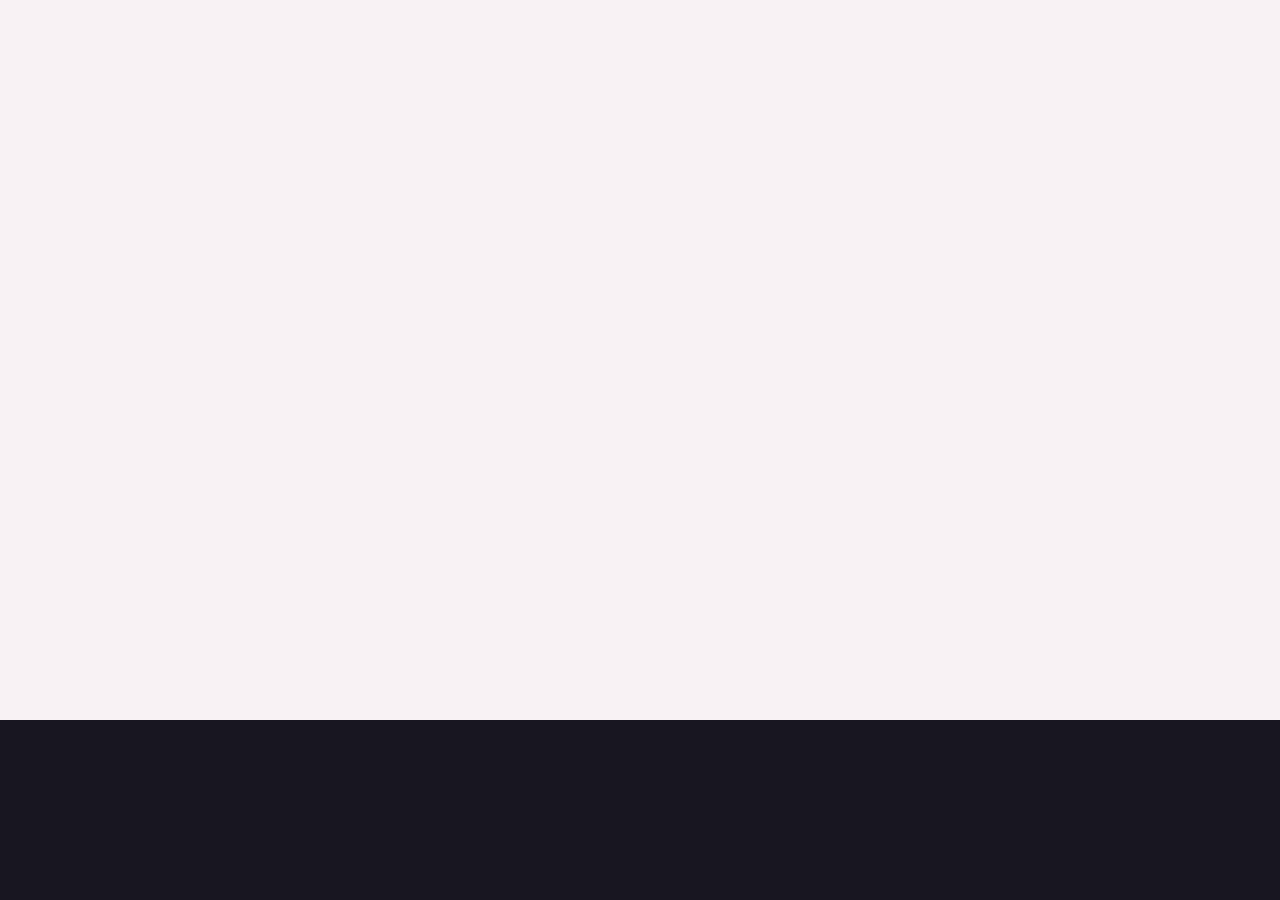
==== assets/hyperframes/autism.html @ d76c61dc "Add HyperFrames preview asset: autism.html" ====
<!doctype html><html lang="en"><head><meta charset="utf-8"><meta name="viewport" content="width=device-width, initial-scale=1"><link rel="stylesheet" href="preview.css"><script src="https://cdn.jsdelivr.net/npm/gsap@3/dist/gsap.min.js"></script><script defer src="preview.js"></script></head><body><main id="root" data-composition-id="root" data-start="0" data-width="1280" data-height="720" data-project="autism"></main></body></html>
---- assets/hyperframes/preview.css ----
* { box-sizing: border-box; }
html, body { width: 100%; height: 100%; margin: 0; overflow: hidden; }
body { background: #181622; color: #272438; font: 500 18px/1.4 Inter, "Segoe UI", sans-serif; }
#root { position: relative; width: 1280px; height: 720px; overflow: hidden; background: #f5f1f4; }
.clip, .scene { position: absolute; inset: 0; }
.scene { opacity: 0; transform: scale(1.025); padding: 42px; }
.window { height: 100%; overflow: hidden; border: 1px solid rgba(45,42,58,.14); border-radius: 28px; background: #fff; box-shadow: 0 30px 80px rgba(25,22,36,.24); }
.chrome { height: 50px; display: flex; align-items: center; gap: 10px; padding: 0 18px; background: rgba(255,255,255,.95); border-bottom: 1px solid #e9e4eb; font: 600 13px/1 Inter, sans-serif; color: #676276; }
.chrome-dots { display:flex; gap:6px; margin-right: 8px; }
.chrome-dots i { width:8px; height:8px; display:block; border-radius:50%; background:#e5a497; }
.chrome-dots i:nth-child(2){background:#efc77a}.chrome-dots i:nth-child(3){background:#8fbea5}
.chrome-title { letter-spacing:.12em; text-transform:uppercase; flex:1; }
.chrome-tag { padding:7px 11px; border-radius:999px; background:#f4e9ed; color:#8a6379; font-size:10px; letter-spacing:.1em; }
.screen-img { width:100%; height: calc(100% - 50px); display:block; object-fit:contain; background:#faf8f9; }
.caption { position:absolute; left:58px; bottom:57px; padding:12px 16px; border:1px solid rgba(255,255,255,.65); border-radius:16px; background:rgba(35,31,46,.82); color:white; backdrop-filter:blur(12px); }
.caption strong { display:block; font:700 14px/1.2 Inter,sans-serif; letter-spacing:.08em; text-transform:uppercase; }
.caption span { display:block; margin-top:5px; color:#eee4eb; font-size:12px; }
.mock { height:100%; padding:30px 34px; background:linear-gradient(135deg,#fbf8f6,#f0eef8); }
.mock-top { display:flex; align-items:center; justify-content:space-between; height:52px; padding:0 18px; border:1px solid rgba(255,255,255,.9); border-radius:16px; background:rgba(255,255,255,.82); color:#6a6578; font-size:13px; }
.brand { color:#28253a; font-weight:800; font-size:18px; letter-spacing:-.04em; }
.brand b { color:#dd8c7d; }
.pill { display:inline-flex; align-items:center; gap:7px; padding:7px 11px; border-radius:999px; background:#f7e8e7; color:#a45f58; font-size:10px; font-weight:700; letter-spacing:.1em; text-transform:uppercase; }
.mock-body { display:grid; grid-template-columns:1.15fr .85fr; gap:20px; height:calc(100% - 72px); padding-top:20px; }
.panel { border:1px solid #e9e4eb; border-radius:20px; background:rgba(255,255,255,.94); box-shadow:0 10px 28px rgba(45,42,58,.08); }
.panel-head { display:flex; align-items:center; justify-content:space-between; padding:16px 18px; border-bottom:1px solid #eeeaf0; color:#454156; font-size:13px; font-weight:750; }
.muted { color:#898497; font-size:11px; font-weight:500; }
.row { display:flex; align-items:center; justify-content:space-between; gap:12px; padding:13px 16px; border:1px solid #eeeaf0; border-radius:13px; background:#fff; color:#504b60; font-size:12px; }
.row + .row { margin-top:9px; }
.metric-row { display:grid; grid-template-columns:repeat(3,1fr); gap:11px; margin-bottom:14px; }
.metric { padding:15px; border:1px solid #ebe6ef; border-radius:15px; background:#fff; }
.metric strong { display:block; font-size:22px; letter-spacing:-.04em; color:#2d293f; }
.metric span { display:block; margin-top:4px; color:#8b8598; font-size:10px; }
.coral { color:#d77f73!important; }.green { color:#4b9879!important; }.blue { color:#547eb5!important; }
.bar { height:8px; overflow:hidden; border-radius:99px; background:#eeeaf0; }
.bar i { height:100%; display:block; border-radius:99px; background:linear-gradient(90deg,#e8a68e,#de7293); }
.wave { display:flex; align-items:center; justify-content:center; gap:5px; height:180px; margin:18px; border-radius:15px; background:linear-gradient(135deg,#f4f0f8,#fdf3e9); overflow:hidden; }
.wave i { width:7px; height:var(--h); border-radius:99px; background:linear-gradient(180deg,#8b73bd,#e78d7a); transform-origin:center; animation:wave 1.1s ease-in-out infinite alternate; animation-delay:calc(var(--i)*-30ms); }
@keyframes wave { to { transform:scaleY(.42); opacity:.58; } }
.preview-note { position:absolute; right:59px; bottom:56px; padding:8px 12px; border-radius:999px; background:#fff; color:#817b8c; box-shadow:0 8px 20px rgba(25,22,36,.1); font-size:10px; letter-spacing:.1em; text-transform:uppercase; }
.img-pair { display:grid; grid-template-columns:1fr 1fr; gap:10px; height:100%; padding:16px; background:#fff; }
.img-pair img { width:100%; height:100%; object-fit:contain; border-radius:13px; background:#fff9e5; }
.mock-sign { height:100%; padding:28px; background:linear-gradient(135deg,#f7f4ee,#f5edf2); }
.sign-content { display:grid; grid-template-columns:1.2fr .8fr; gap:18px; height:calc(100% - 64px); padding-top:18px; }
.camera { position:relative; display:grid; place-items:center; overflow:hidden; border-radius:19px; background:#fff6d5; }
.camera img { width:100%; height:100%; object-fit:contain; }
.camera-label { position:absolute; left:14px; bottom:14px; padding:8px 10px; border-radius:9px; color:#fff; background:rgba(35,31,46,.8); font-size:10px; }
.result { padding:20px; }
.result h2 { margin:9px 0 2px; font-size:30px; letter-spacing:-.04em; }
.result-score { margin:8px 0 20px; color:#d77f73; font-size:32px; font-weight:800; }
.mini-list { display:grid; gap:9px; margin-top:18px; }
.mini-item { padding:11px 12px; border-radius:11px; background:#f8f5f7; color:#625e70; font-size:11px; }
.mini-item b { float:right; color:#5d9a7f; }
.kada { background:linear-gradient(135deg,#edf3f3,#f5eff5); }
.kada-grid { display:grid; grid-template-columns:1fr 1fr; gap:14px; margin-top:16px; }
.chart { position:relative; height:140px; display:flex; align-items:flex-end; gap:9px; padding:16px; border-radius:14px; background:linear-gradient(#fff,#f9f7fa); }
.chart i { flex:1; height:var(--h); border-radius:6px 6px 2px 2px; background:linear-gradient(180deg,#94b8b0,#d9a087); transform-origin:bottom; animation:grow .8s ease-out both; animation-delay:calc(var(--i)*80ms); }
@keyframes grow { from { transform:scaleY(0); } to { transform:scaleY(1); } }
.insight { padding:14px; border-radius:13px; background:#fff; color:#5f5a6c; font-size:12px; }
.insight + .insight { margin-top:9px; }
.doc-workspace { height:100%; object-fit:contain; background:#f5f3f5; }
@media (prefers-reduced-motion: reduce) { .wave i,.chart i { animation:none!important; } }
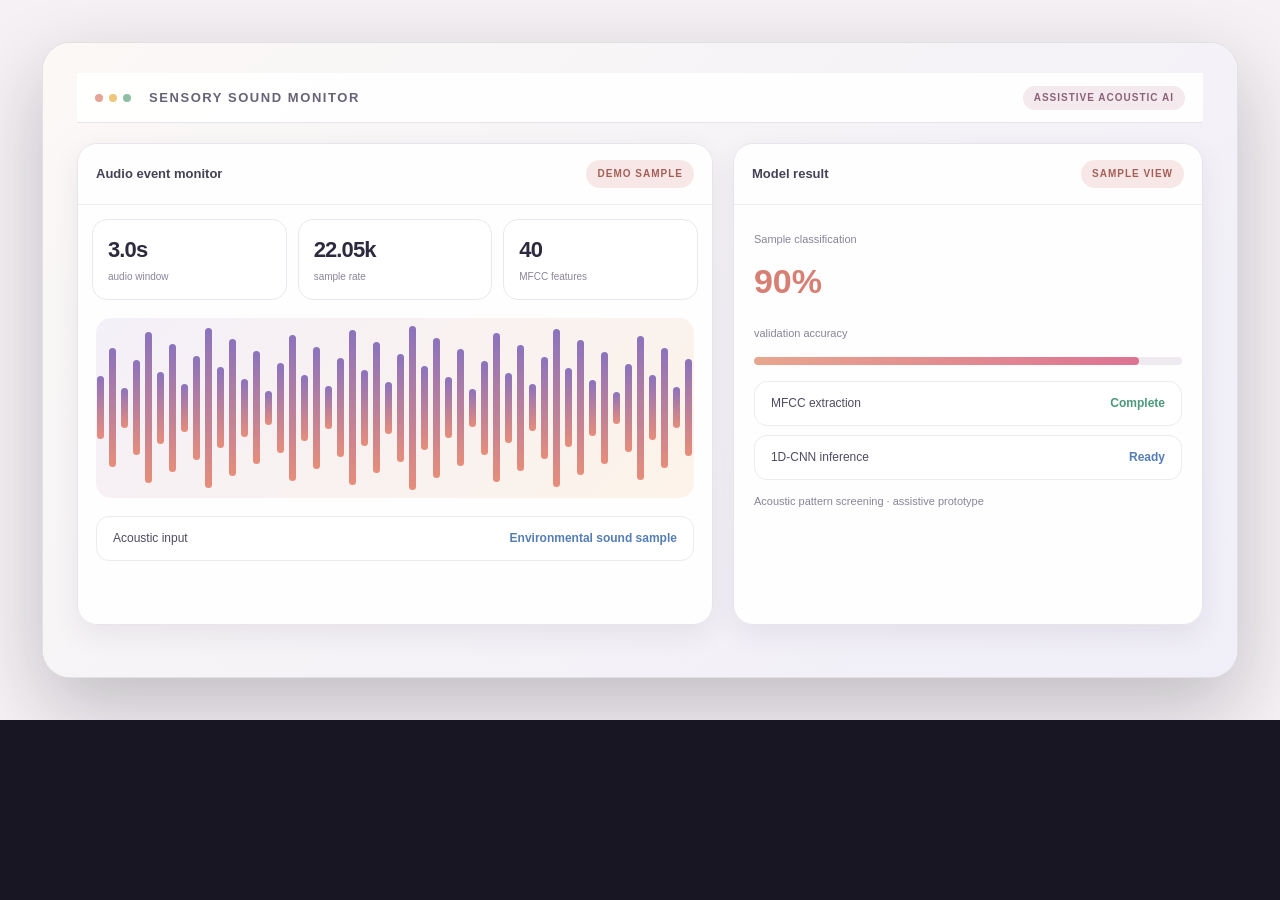
==== commit 21c31ba2: "Refresh autism preview assets" ====
--- a/assets/hyperframes/autism.html
+++ b/assets/hyperframes/autism.html
@@ -1,2 +1,2 @@
-<!doctype html><html lang="en"><head><meta charset="utf-8"><meta name="viewport" content="width=device-width, initial-scale=1"><link rel="stylesheet" href="preview.css"><script src="https://cdn.jsdelivr.net/npm/gsap@3/dist/gsap.min.js"></script><script defer src="preview.js"></script></head><body><main id="root" data-composition-id="root" data-start="0" data-width="1280" data-height="720" data-project="autism"></main></body></html>
+<!doctype html><html lang="en"><head><meta charset="utf-8"><meta name="viewport" content="width=device-width, initial-scale=1"><link rel="stylesheet" href="preview.css?v=3"><script defer src="preview.js?v=3"></script></head><body><main id="root" data-composition-id="root" data-start="0" data-width="1280" data-height="720" data-project="autism"></main></body></html>
 
--- a/assets/hyperframes/preview.css
+++ b/assets/hyperframes/preview.css
@@ -3,7 +3,8 @@
 body { background: #181622; color: #272438; font: 500 18px/1.4 Inter, "Segoe UI", sans-serif; }
 #root { position: relative; width: 1280px; height: 720px; overflow: hidden; background: #f5f1f4; }
 .clip, .scene { position: absolute; inset: 0; }
-.scene { opacity: 0; transform: scale(1.025); padding: 42px; }
+.scene { opacity: 0; visibility: hidden; transform: scale(1.025); padding: 42px; transition: opacity .55s ease, transform .7s cubic-bezier(.16,1,.3,1), visibility 0s linear .55s; }
+.scene.is-active { opacity: 1; visibility: visible; transform: scale(1); transition-delay: 0s; }
 .window { height: 100%; overflow: hidden; border: 1px solid rgba(45,42,58,.14); border-radius: 28px; background: #fff; box-shadow: 0 30px 80px rgba(25,22,36,.24); }
 .chrome { height: 50px; display: flex; align-items: center; gap: 10px; padding: 0 18px; background: rgba(255,255,255,.95); border-bottom: 1px solid #e9e4eb; font: 600 13px/1 Inter, sans-serif; color: #676276; }
 .chrome-dots { display:flex; gap:6px; margin-right: 8px; }
@@ -58,5 +59,5 @@
 .insight { padding:14px; border-radius:13px; background:#fff; color:#5f5a6c; font-size:12px; }
 .insight + .insight { margin-top:9px; }
 .doc-workspace { height:100%; object-fit:contain; background:#f5f3f5; }
-@media (prefers-reduced-motion: reduce) { .wave i,.chart i { animation:none!important; } }
+@media (prefers-reduced-motion: reduce) { .scene,.window,.wave i,.chart i { animation:none!important; transition:none!important; } .scene { opacity:0; visibility:hidden; transform:none; } .scene:first-child,.scene.is-active { opacity:1; visibility:visible; } }
 
